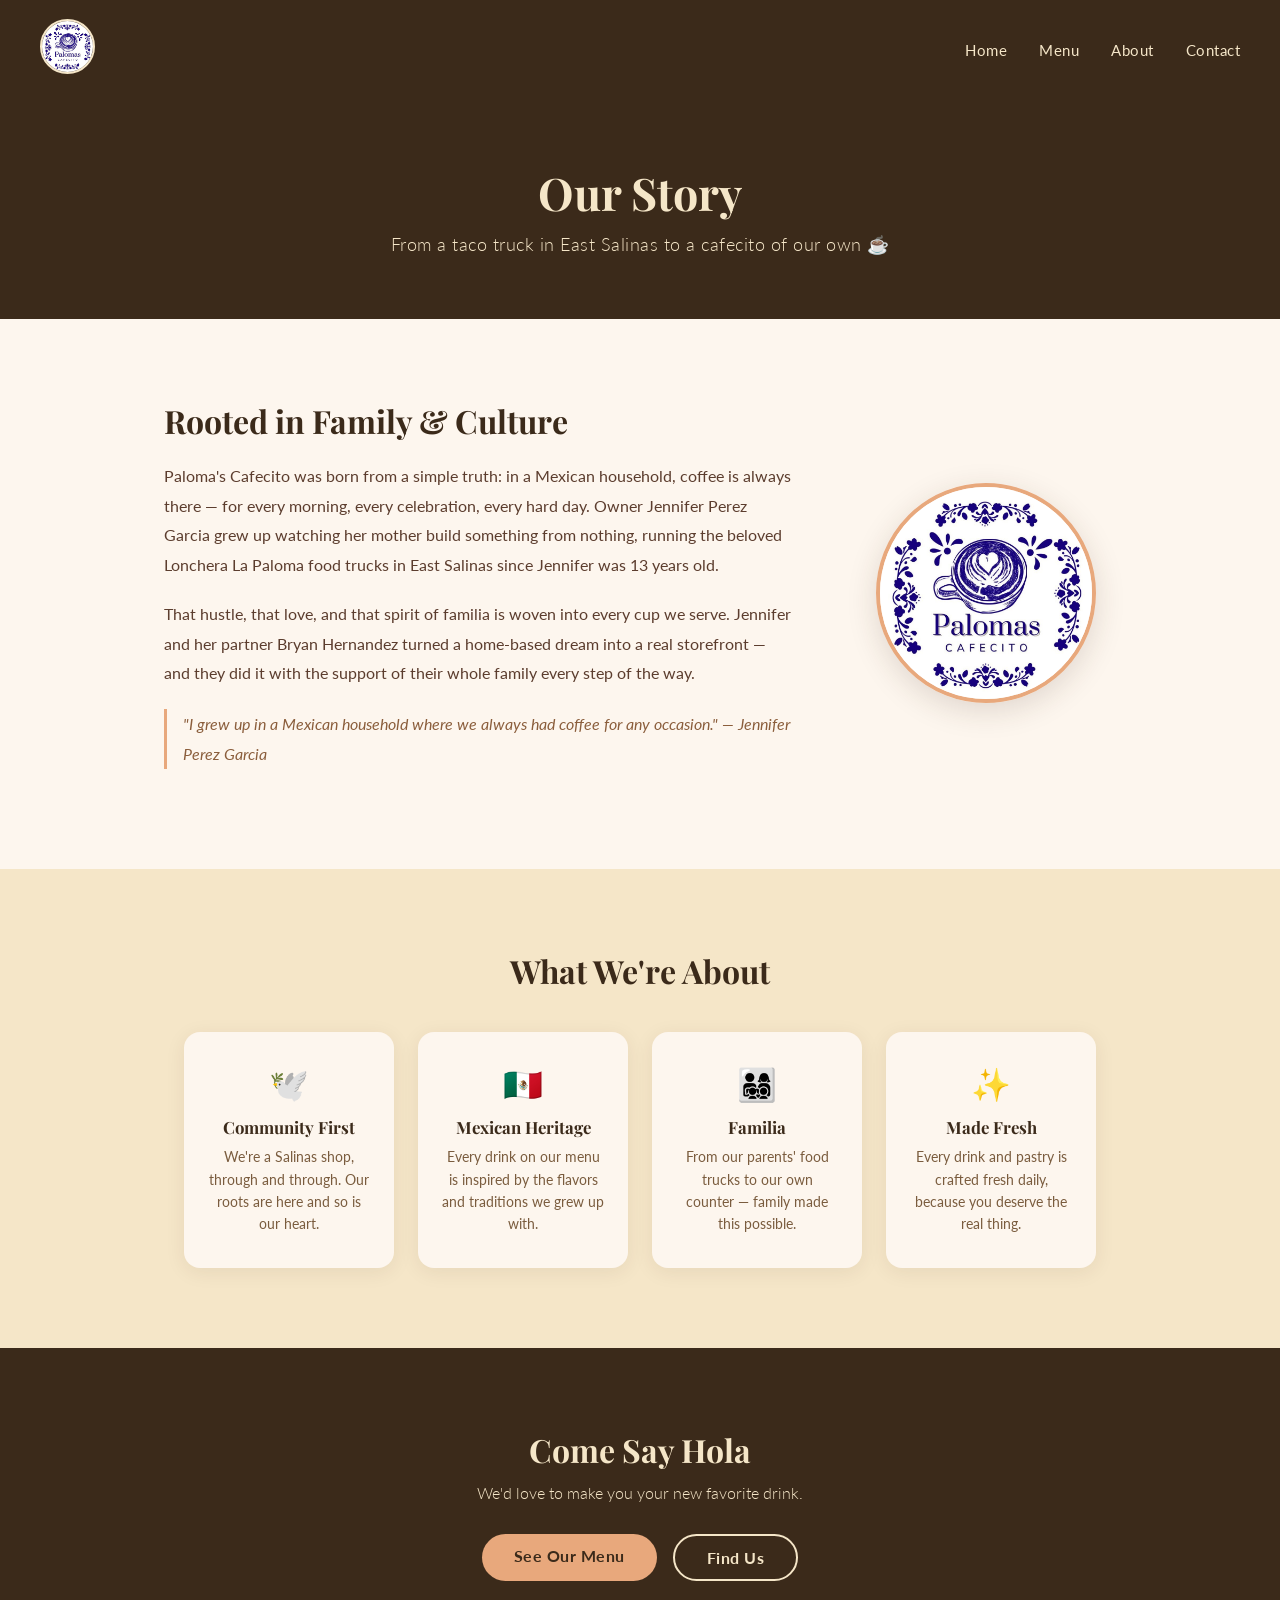
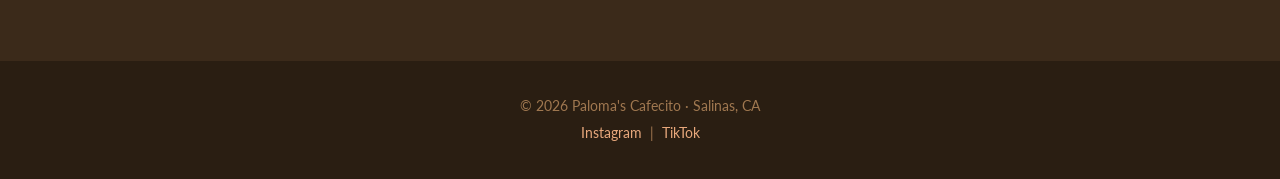
==== about.html @ 3aa88abe "Initial commit - Palomas Cafecito website" ====
<!DOCTYPE html>
<html lang="en">
<head>
  <meta charset="UTF-8" />
  <meta name="viewport" content="width=device-width, initial-scale=1.0" />
  <title>About — Paloma's Cafecito</title>
  <link rel="stylesheet" href="style.css" />
  <link href="https://fonts.googleapis.com/css2?family=Playfair+Display:wght@400;700&family=Lato:wght@300;400;700&display=swap" rel="stylesheet" />
</head>
<body>

  <!-- NAVBAR -->
  <nav class="navbar">
    <div class="logo">
      <img src="images/palomas_cafecito_logo.jpg" alt="Paloma's Cafecito Logo" class="nav-logo" />
    </div>
    <ul class="nav-links">
      <li><a href="index.html">Home</a></li>
      <li><a href="menu.html">Menu</a></li>
      <li><a href="about.html">About</a></li>
      <li><a href="contact.html">Contact</a></li>
    </ul>
  </nav>

  <!-- PAGE HEADER -->
  <section class="page-header">
    <h1>Our Story</h1>
    <p>From a taco truck in East Salinas to a cafecito of our own ☕</p>
  </section>

  <!-- STORY SECTION -->
  <section class="about-section">
    <div class="container about-grid">
      <div class="about-text">
        <h2>Rooted in Family & Culture</h2>
        <p>
          Paloma's Cafecito was born from a simple truth: in a Mexican household,
          coffee is always there — for every morning, every celebration, every hard day.
          Owner Jennifer Perez Garcia grew up watching her mother build something from
          nothing, running the beloved Lonchera La Paloma food trucks in East Salinas
          since Jennifer was 13 years old.
        </p>
        <p>
          That hustle, that love, and that spirit of familia is woven into every cup
          we serve. Jennifer and her partner Bryan Hernandez turned a home-based dream
          into a real storefront — and they did it with the support of their whole family
          every step of the way.
        </p>
        <p>
          "I grew up in a Mexican household where we always had coffee for any occasion."
          — Jennifer Perez Garcia
        </p>
      </div>
      <div class="about-logo-block">
        <img src="images/palomas_cafecito_logo.jpg" alt="Paloma's Cafecito" class="about-logo-img" />
      </div>
    </div>
  </section>

  <!-- VALUES SECTION -->
  <section class="values-section">
    <div class="container">
      <h2>What We're About</h2>
      <div class="values-grid">
        <div class="value-card">
          <div class="value-icon">🕊️</div>
          <h3>Community First</h3>
          <p>We're a Salinas shop, through and through. Our roots are here and so is our heart.</p>
        </div>
        <div class="value-card">
          <div class="value-icon">🇲🇽</div>
          <h3>Mexican Heritage</h3>
          <p>Every drink on our menu is inspired by the flavors and traditions we grew up with.</p>
        </div>
        <div class="value-card">
          <div class="value-icon">👨‍👩‍👧‍👦</div>
          <h3>Familia</h3>
          <p>From our parents' food trucks to our own counter — family made this possible.</p>
        </div>
        <div class="value-card">
          <div class="value-icon">✨</div>
          <h3>Made Fresh</h3>
          <p>Every drink and pastry is crafted fresh daily, because you deserve the real thing.</p>
        </div>
      </div>
    </div>
  </section>

  <!-- CTA -->
  <section class="about-cta">
    <div class="container">
      <h2>Come Say Hola</h2>
      <p>We'd love to make you your new favorite drink.</p>
      <div class="cta-buttons">
        <a href="menu.html" class="btn">See Our Menu</a>
        <a href="contact.html" class="btn btn-outline-light">Find Us</a>
      </div>
    </div>
  </section>

  <!-- FOOTER -->
  <footer>
    <p>© 2026 Paloma's Cafecito · Salinas, CA</p>
    <p>
      <a href="https://www.instagram.com/palomascafecito/" target="_blank">Instagram</a> &nbsp;|&nbsp;
      <a href="https://www.tiktok.com/@palomascafecito" target="_blank">TikTok</a>
    </p>
  </footer>

</body>
</html>
---- style.css ----
/* === RESET & BASE === */
* {
  margin: 0;
  padding: 0;
  box-sizing: border-box;
}

body {
  font-family: 'Lato', sans-serif;
  color: #3b2a1a;
  background-color: #fdf6ee;
}

/* === NAVBAR === */
.navbar {
  display: flex;
  justify-content: space-between;
  align-items: center;
  padding: 1.2rem 2.5rem;
  background-color: #3b2a1a;
  position: sticky;
  top: 0;
  z-index: 100;
}

.logo {
  font-family: 'Playfair Display', serif;
  font-size: 1.4rem;
  color: #f5e6c8;
  letter-spacing: 1px;
}
.nav-logo {
  height: 55px;
  width: 55px;
  border-radius: 50%;
  object-fit: cover;
  border: 2px solid #f5e6c8;
}

.nav-links {
  list-style: none;
  display: flex;
  gap: 2rem;
}

.nav-links a {
  color: #f5e6c8;
  text-decoration: none;
  font-size: 0.95rem;
  letter-spacing: 0.5px;
  transition: color 0.2s;
}

.nav-links a:hover {
  color: #e8a87c;
}

/* === HERO === */
.hero {
  background: linear-gradient(rgba(59,42,26,0.55), rgba(59,42,26,0.55)),
              url('images/hero.jpg') center/cover no-repeat;
  height: 90vh;
  display: flex;
  align-items: center;
  justify-content: center;
  text-align: center;
  color: #fdf6ee;
}

.hero-content h1 {
  font-family: 'Playfair Display', serif;
  font-size: 3.5rem;
  margin-bottom: 1rem;
}

.hero-content p {
  font-size: 1.2rem;
  margin-bottom: 2rem;
  font-weight: 300;
  letter-spacing: 1px;
}

/* === BUTTONS === */
.btn {
  display: inline-block;
  padding: 0.75rem 2rem;
  background-color: #e8a87c;
  color: #3b2a1a;
  text-decoration: none;
  border-radius: 30px;
  font-weight: 700;
  letter-spacing: 0.5px;
  transition: background-color 0.2s;
}

.btn:hover {
  background-color: #d4845a;
}

.btn-outline {
  background-color: transparent;
  border: 2px solid #3b2a1a;
  color: #3b2a1a;
}

.btn-outline:hover {
  background-color: #3b2a1a;
  color: #fdf6ee;
}

/* === SECTIONS === */
.container {
  max-width: 1000px;
  margin: 0 auto;
  padding: 0 1.5rem;
}

.about-snippet {
  padding: 5rem 2rem;
  text-align: center;
  background-color: #fdf6ee;
}

.about-snippet h2 {
  font-family: 'Playfair Display', serif;
  font-size: 2rem;
  margin-bottom: 1rem;
}

.about-snippet p {
  max-width: 620px;
  margin: 0 auto 2rem;
  line-height: 1.8;
  color: #5c3d2e;
}

/* === FEATURED CARDS === */
.featured {
  padding: 5rem 2rem;
  background-color: #f5e6c8;
  text-align: center;
}

.featured h2 {
  font-family: 'Playfair Display', serif;
  font-size: 2rem;
  margin-bottom: 2.5rem;
}

.cards {
  display: flex;
  gap: 2rem;
  justify-content: center;
  flex-wrap: wrap;
}

.card {
  background: #fdf6ee;
  border-radius: 16px;
  padding: 2rem 1.5rem;
  width: 260px;
  box-shadow: 0 4px 20px rgba(59,42,26,0.08);
  transition: transform 0.2s;
}

.card:hover {
  transform: translateY(-6px);
}

.card-icon {
  font-size: 2.5rem;
  margin-bottom: 1rem;
}

.card h3 {
  font-family: 'Playfair Display', serif;
  font-size: 1.2rem;
  margin-bottom: 0.5rem;
}

.card p {
  font-size: 0.9rem;
  color: #5c3d2e;
  line-height: 1.6;
}

/* === HOURS BANNER === */
.hours-banner {
  padding: 5rem 2rem;
  background-color: #3b2a1a;
  text-align: center;
  color: #f5e6c8;
}

.hours-banner h2 {
  font-family: 'Playfair Display', serif;
  font-size: 2rem;
  margin-bottom: 1rem;
}

.hours-banner p {
  margin-bottom: 0.5rem;
  font-size: 1rem;
  line-height: 1.8;
}

.hours-banner .btn {
  margin-top: 1.5rem;
}

/* === FOOTER === */
footer {
  padding: 2rem;
  text-align: center;
  background-color: #2a1e12;
  color: #a07850;
  font-size: 0.85rem;
  line-height: 2;
}

footer a {
  color: #e8a87c;
  text-decoration: none;
}

footer a:hover {
  text-decoration: underline;
}

/* === PAGE HEADER === */
.page-header {
  background-color: #3b2a1a;
  color: #f5e6c8;
  text-align: center;
  padding: 4rem 2rem;
}

.page-header h1 {
  font-family: 'Playfair Display', serif;
  font-size: 2.8rem;
  margin-bottom: 0.75rem;
}

.page-header p {
  font-size: 1.1rem;
  font-weight: 300;
  letter-spacing: 0.5px;
}

/* === MENU SECTIONS === */
.menu-section {
  padding: 4rem 2rem;
  background-color: #fdf6ee;
}

.menu-section.alt {
  background-color: #f5e6c8;
}

.menu-category {
  font-family: 'Playfair Display', serif;
  font-size: 1.7rem;
  margin-bottom: 1.5rem;
  color: #3b2a1a;
  border-bottom: 2px solid #e8a87c;
  padding-bottom: 0.5rem;
}

.menu-grid {
  display: flex;
  flex-direction: column;
  gap: 0;
}

.menu-item {
  display: flex;
  justify-content: space-between;
  align-items: center;
  padding: 1.1rem 0;
  border-bottom: 1px solid rgba(59,42,26,0.1);
}

.menu-item:last-child {
  border-bottom: none;
}

.menu-item-info h3 {
  font-family: 'Playfair Display', serif;
  font-size: 1.05rem;
  margin-bottom: 0.2rem;
}

.menu-item-info p {
  font-size: 0.88rem;
  color: #7a5c3e;
}

.price {
  font-weight: 700;
  font-size: 1rem;
  color: #3b2a1a;
  white-space: nowrap;
  margin-left: 1.5rem;
}

/* === ABOUT PAGE === */
.about-section {
  padding: 5rem 2rem;
  background-color: #fdf6ee;
}

.about-grid {
  display: flex;
  gap: 4rem;
  align-items: center;
  flex-wrap: wrap;
}

.about-text {
  flex: 1;
  min-width: 280px;
}

.about-text h2 {
  font-family: 'Playfair Display', serif;
  font-size: 2rem;
  margin-bottom: 1.25rem;
  color: #3b2a1a;
}

.about-text p {
  line-height: 1.9;
  color: #5c3d2e;
  margin-bottom: 1.25rem;
  font-size: 0.97rem;
}

.about-text p:last-child {
  font-style: italic;
  font-size: 1rem;
  color: #8b5e3c;
  border-left: 3px solid #e8a87c;
  padding-left: 1rem;
}

.about-logo-block {
  flex: 0 0 260px;
  text-align: center;
}

.about-logo-img {
  width: 220px;
  height: 220px;
  border-radius: 50%;
  object-fit: cover;
  border: 4px solid #e8a87c;
  box-shadow: 0 8px 30px rgba(59,42,26,0.15);
}

/* === VALUES === */
.values-section {
  padding: 5rem 2rem;
  background-color: #f5e6c8;
  text-align: center;
}

.values-section h2 {
  font-family: 'Playfair Display', serif;
  font-size: 2rem;
  margin-bottom: 2.5rem;
  color: #3b2a1a;
}

.values-grid {
  display: flex;
  gap: 1.5rem;
  justify-content: center;
  flex-wrap: wrap;
}

.value-card {
  background: #fdf6ee;
  border-radius: 16px;
  padding: 2rem 1.5rem;
  width: 210px;
  box-shadow: 0 4px 20px rgba(59,42,26,0.08);
}

.value-icon {
  font-size: 2rem;
  margin-bottom: 0.75rem;
}

.value-card h3 {
  font-family: 'Playfair Display', serif;
  font-size: 1.05rem;
  margin-bottom: 0.5rem;
  color: #3b2a1a;
}

.value-card p {
  font-size: 0.87rem;
  color: #7a5c3e;
  line-height: 1.6;
}

/* === ABOUT CTA === */
.about-cta {
  padding: 5rem 2rem;
  background-color: #3b2a1a;
  text-align: center;
  color: #f5e6c8;
}

.about-cta h2 {
  font-family: 'Playfair Display', serif;
  font-size: 2rem;
  margin-bottom: 0.75rem;
}

.about-cta p {
  margin-bottom: 2rem;
  font-size: 1rem;
  font-weight: 300;
}

.cta-buttons {
  display: flex;
  gap: 1rem;
  justify-content: center;
  flex-wrap: wrap;
}

.btn-outline-light {
  background-color: transparent;
  border: 2px solid #f5e6c8;
  color: #f5e6c8;
}

.btn-outline-light:hover {
  background-color: #f5e6c8;
  color: #3b2a1a;
}

/* === MENU NOTE === */
.menu-note {
  font-size: 0.9rem;
  color: #8b5e3c;
  font-style: italic;
  margin-bottom: 1.25rem;
}

/* === TOPPINGS === */
.toppings-grid {
  display: flex;
  gap: 3rem;
  flex-wrap: wrap;
}

.toppings-col {
  flex: 1;
  min-width: 220px;
}

.toppings-col h3 {
  font-family: 'Playfair Display', serif;
  font-size: 1.05rem;
  margin-bottom: 0.75rem;
  color: #3b2a1a;
  display: flex;
  align-items: center;
  gap: 0.5rem;
}

.toppings-col ul {
  list-style: none;
  padding: 0;
}

.toppings-col ul li {
  padding: 0.4rem 0;
  border-bottom: 1px solid rgba(59,42,26,0.08);
  font-size: 0.92rem;
  color: #5c3d2e;
}

.badge {
  font-size: 0.75rem;
  background-color: #e8a87c;
  color: #3b2a1a;
  padding: 0.15rem 0.5rem;
  border-radius: 20px;
  font-family: 'Lato', sans-serif;
  font-weight: 700;
}

/* === LOYALTY === */
.loyalty-section {
  padding: 5rem 2rem;
  background-color: #1e3a6e;
  text-align: center;
  color: #fff;
}

.loyalty-section h2 {
  font-family: 'Playfair Display', serif;
  font-size: 2rem;
  margin-bottom: 0.5rem;
}

.loyalty-sub {
  font-size: 1rem;
  font-weight: 300;
  margin-bottom: 2.5rem;
  opacity: 0.85;
}

.loyalty-tiers {
  display: flex;
  gap: 1.5rem;
  justify-content: center;
  flex-wrap: wrap;
  margin-bottom: 2rem;
}

.loyalty-tier {
  background: rgba(255,255,255,0.1);
  border: 2px solid rgba(255,255,255,0.2);
  border-radius: 16px;
  padding: 1.75rem 2rem;
  width: 180px;
}

.loyalty-tier.featured-tier {
  background: #e8a87c;
  border-color: #e8a87c;
  color: #3b2a1a;
  transform: scale(1.05);
}

.beans {
  font-family: 'Playfair Display', serif;
  font-size: 1.3rem;
  font-weight: 700;
  margin-bottom: 0.5rem;
}

.reward {
  font-size: 0.9rem;
  opacity: 0.9;
}

.loyalty-note {
  font-size: 0.88rem;
  opacity: 0.7;
  font-style: italic;
}

/* === CONTACT PAGE === */
.contact-section {
  padding: 5rem 2rem;
  background-color: #fdf6ee;
}

.contact-grid {
  display: flex;
  gap: 3rem;
  align-items: flex-start;
  flex-wrap: wrap;
}

.contact-info {
  flex: 1;
  min-width: 280px;
  display: flex;
  flex-direction: column;
  gap: 2.5rem;
}

.contact-block h3 {
  font-family: 'Playfair Display', serif;
  font-size: 1.2rem;
  margin-bottom: 0.75rem;
  color: #3b2a1a;
}

.contact-block p {
  color: #5c3d2e;
  line-height: 1.8;
  font-size: 0.97rem;
}

/* === HOURS TABLE === */
.hours-table {
  width: 100%;
  border-collapse: collapse;
  font-size: 0.95rem;
}

.hours-table td {
  padding: 0.5rem 0;
  color: #5c3d2e;
  border-bottom: 1px solid rgba(59,42,26,0.08);
}

.hours-table td:first-child {
  font-weight: 700;
  color: #3b2a1a;
  width: 50%;
}

.hours-table tr.closed td {
  color: #b07070;
  font-style: italic;
}

/* === SOCIAL BUTTONS === */
.social-links {
  display: flex;
  gap: 1rem;
  flex-wrap: wrap;
}

.social-btn {
  display: inline-block;
  padding: 0.6rem 1.5rem;
  border: 2px solid #3b2a1a;
  border-radius: 30px;
  color: #3b2a1a;
  text-decoration: none;
  font-size: 0.9rem;
  font-weight: 700;
  transition: all 0.2s;
}

.social-btn:hover {
  background-color: #3b2a1a;
  color: #f5e6c8;
}

/* === MAP === */
.contact-map {
  flex: 1;
  min-width: 280px;
  height: 420px;
  border-radius: 16px;
  overflow: hidden;
  box-shadow: 0 8px 30px rgba(59,42,26,0.12);
}

/* === NEIGHBORHOOD === */
.neighborhood {
  padding: 4rem 2rem;
  background-color: #f5e6c8;
  text-align: center;
}

.neighborhood h2 {
  font-family: 'Playfair Display', serif;
  font-size: 1.8rem;
  margin-bottom: 1rem;
  color: #3b2a1a;
}

.neighborhood p {
  max-width: 580px;
  margin: 0 auto;
  color: #5c3d2e;
  line-height: 1.8;
  font-size: 0.97rem;
}
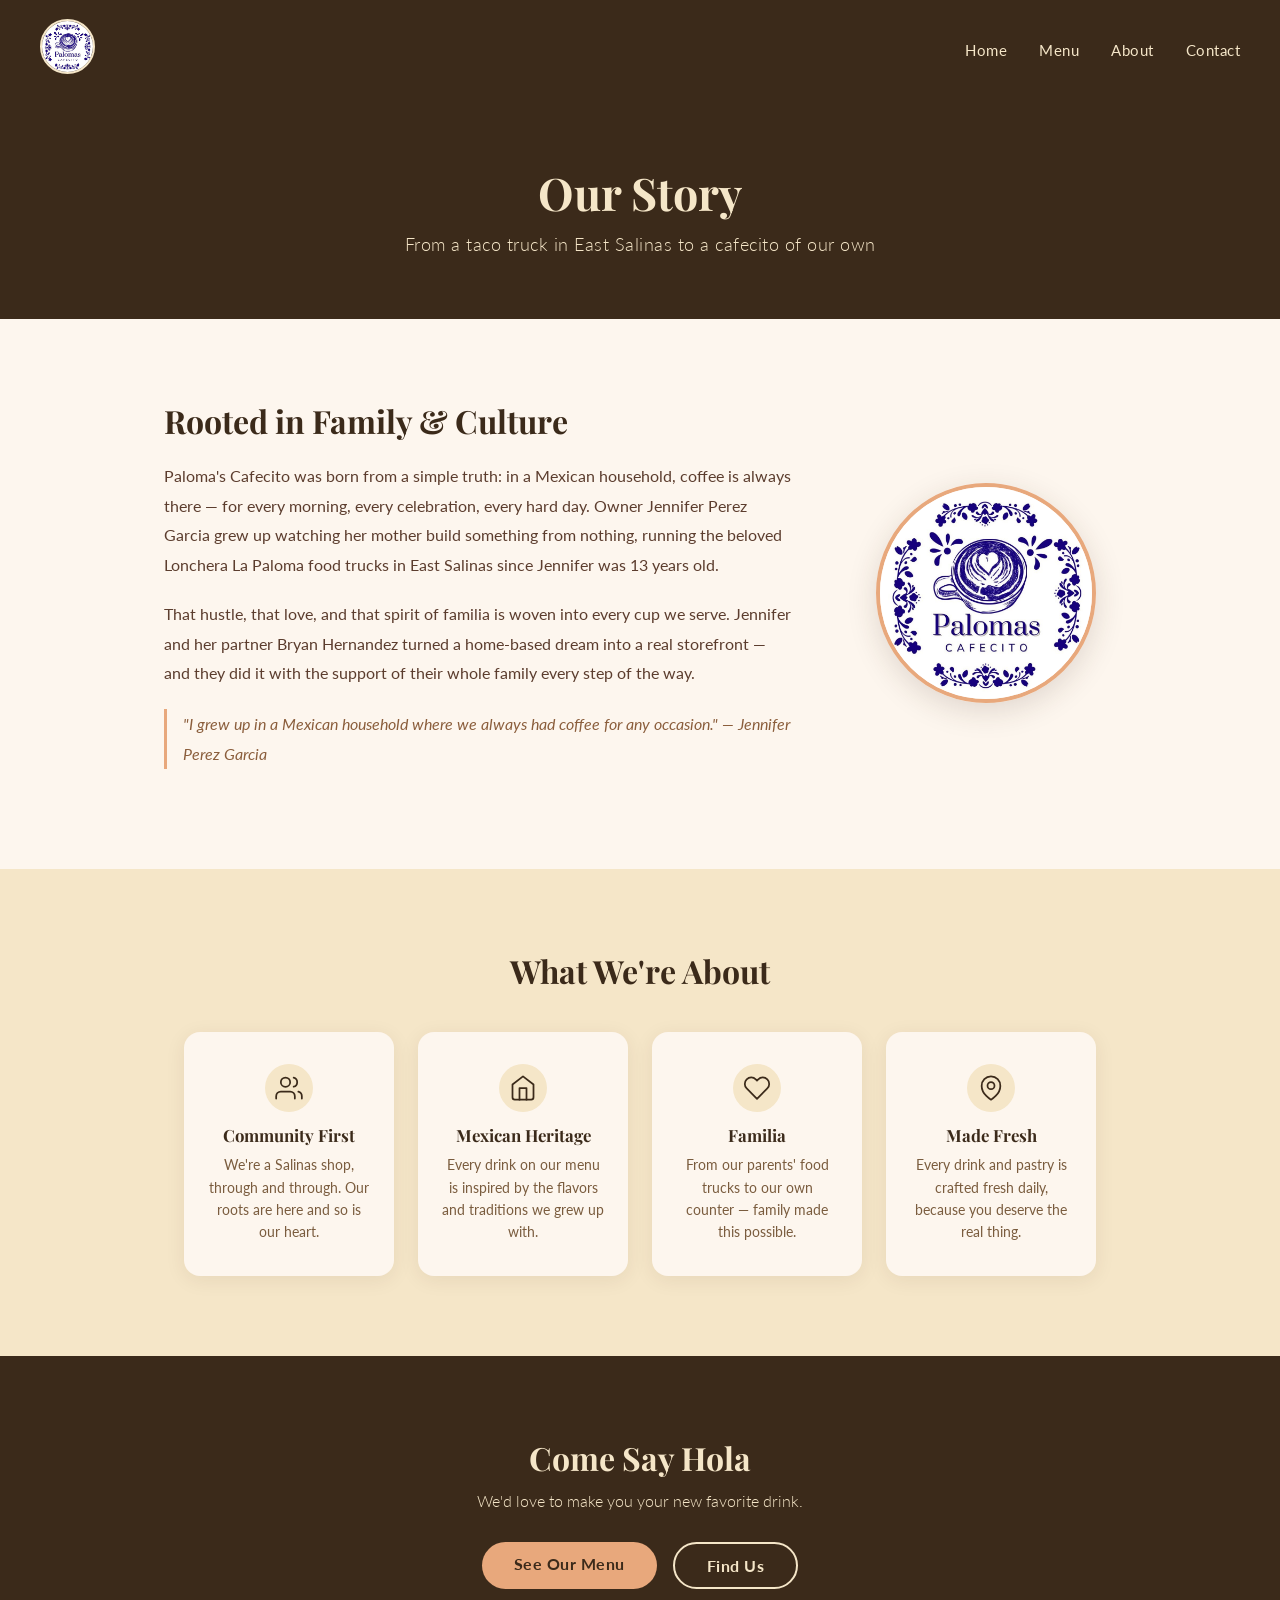
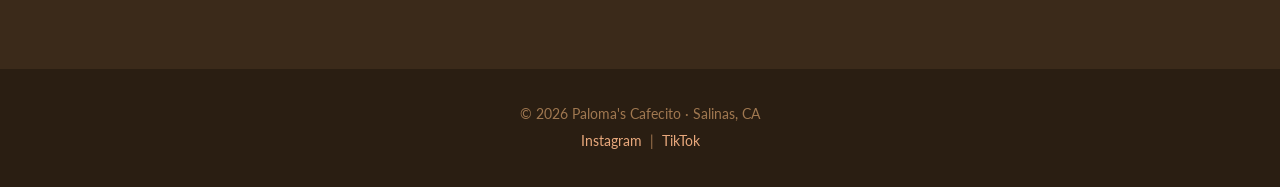
==== commit 2b671212: "Add custom SVG icons, fix menu" ====
--- a/about.html
+++ b/about.html
@@ -25,7 +25,7 @@
   <!-- PAGE HEADER -->
   <section class="page-header">
     <h1>Our Story</h1>
-    <p>From a taco truck in East Salinas to a cafecito of our own ☕</p>
+    <p>From a taco truck in East Salinas to a cafecito of our own</p>
   </section>
 
   <!-- STORY SECTION -->
@@ -63,22 +63,22 @@
       <h2>What We're About</h2>
       <div class="values-grid">
         <div class="value-card">
-          <div class="value-icon">🕊️</div>
+          <div class="icon" id="icon-community-val"></div>
           <h3>Community First</h3>
           <p>We're a Salinas shop, through and through. Our roots are here and so is our heart.</p>
         </div>
         <div class="value-card">
-          <div class="value-icon">🇲🇽</div>
+          <div class="icon" id="icon-heritage-val"></div>
           <h3>Mexican Heritage</h3>
           <p>Every drink on our menu is inspired by the flavors and traditions we grew up with.</p>
         </div>
         <div class="value-card">
-          <div class="value-icon">👨‍👩‍👧‍👦</div>
+          <div class="icon" id="icon-familia-val"></div>
           <h3>Familia</h3>
           <p>From our parents' food trucks to our own counter — family made this possible.</p>
         </div>
         <div class="value-card">
-          <div class="value-icon">✨</div>
+          <div class="icon" id="icon-fresh-val"></div>
           <h3>Made Fresh</h3>
           <p>Every drink and pastry is crafted fresh daily, because you deserve the real thing.</p>
         </div>
@@ -107,5 +107,7 @@
     </p>
   </footer>
 
+  <script src="icons.js"></script>
+  <script src="script.js"></script>
 </body>
 </html>
--- a/style.css
+++ b/style.css
@@ -668,4 +668,57 @@
   color: #5c3d2e;
   line-height: 1.8;
   font-size: 0.97rem;
+}
+
+/* === CUSTOM SVG ICONS === */
+.icon {
+  display: inline-flex;
+  align-items: center;
+  justify-content: center;
+  width: 48px;
+  height: 48px;
+  background-color: #f5e6c8;
+  border-radius: 50%;
+  padding: 10px;
+  margin-bottom: 0.75rem;
+  color: #3b2a1a;
+}
+
+.icon svg {
+  width: 100%;
+  height: 100%;
+  stroke: #3b2a1a;
+}
+
+.menu-category-icon {
+  display: inline-flex;
+  width: 28px;
+  height: 28px;
+  vertical-align: middle;
+  margin-right: 0.4rem;
+  color: #e8a87c;
+  position: relative;
+  top: -2px;
+}
+
+.menu-category-icon svg {
+  width: 100%;
+  height: 100%;
+  stroke: #e8a87c;
+}
+
+.contact-icon {
+  display: inline-flex;
+  width: 24px;
+  height: 24px;
+  vertical-align: middle;
+  margin-right: 0.4rem;
+  position: relative;
+  top: -2px;
+}
+
+.contact-icon svg {
+  width: 100%;
+  height: 100%;
+  stroke: #3b2a1a;
 }
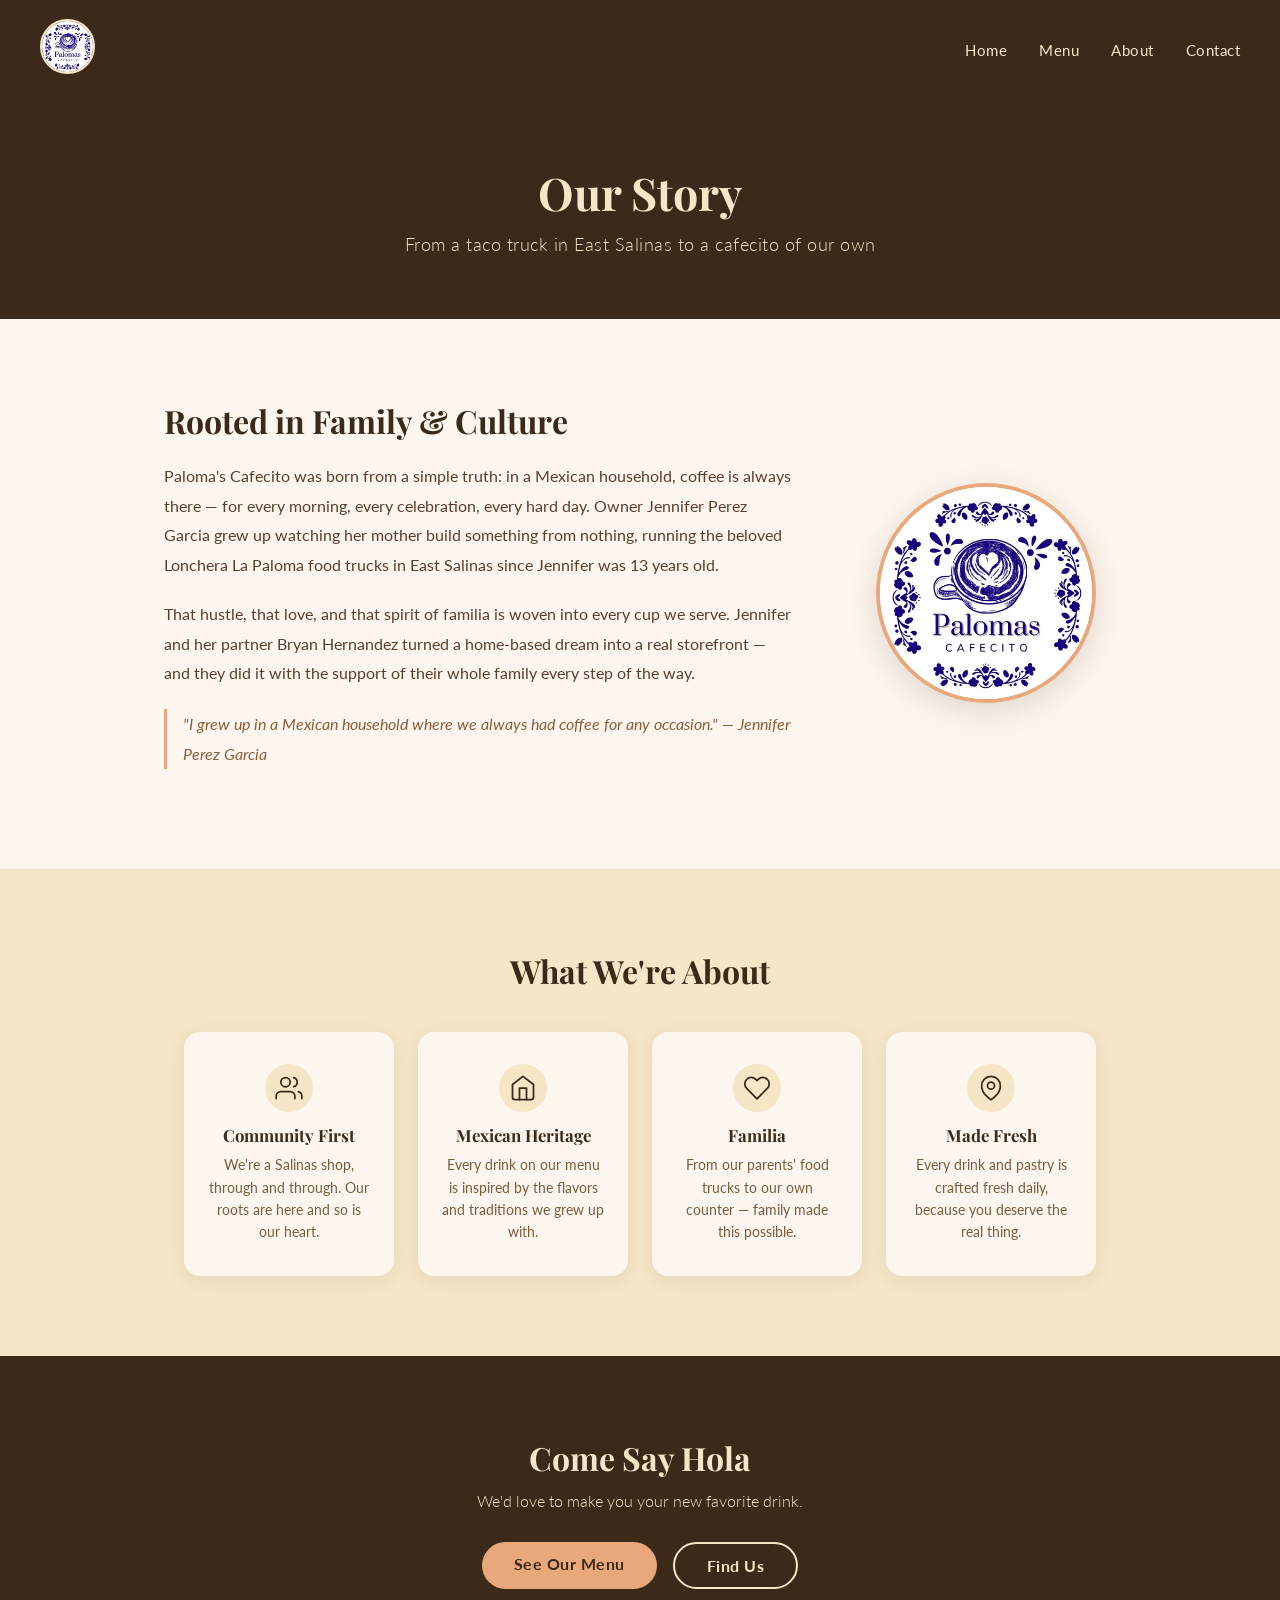
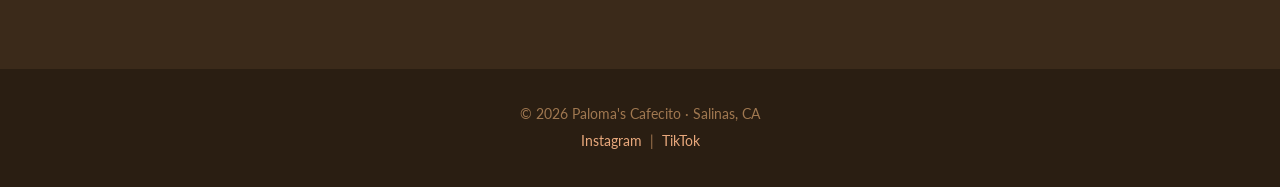
==== commit ccb85c53: "Fixed a few minor issues" ====
--- a/about.html
+++ b/about.html
@@ -14,7 +14,12 @@
     <div class="logo">
       <img src="images/palomas_cafecito_logo.jpg" alt="Paloma's Cafecito Logo" class="nav-logo" />
     </div>
-    <ul class="nav-links">
+    <button class="hamburger" id="hamburger">
+      <span></span>
+      <span></span>
+      <span></span>
+    </button>
+    <ul class="nav-links" id="nav-links">
       <li><a href="index.html">Home</a></li>
       <li><a href="menu.html">Menu</a></li>
       <li><a href="about.html">About</a></li>
--- a/style.css
+++ b/style.css
@@ -29,6 +29,7 @@
   color: #f5e6c8;
   letter-spacing: 1px;
 }
+
 .nav-logo {
   height: 55px;
   width: 55px;
@@ -58,7 +59,7 @@
 /* === HERO === */
 .hero {
   background: linear-gradient(rgba(59,42,26,0.55), rgba(59,42,26,0.55)),
-              url('images/hero.jpg') center/cover no-repeat;
+              url('images/outside_view.png') center/cover no-repeat;
   height: 90vh;
   display: flex;
   align-items: center;
@@ -529,13 +530,6 @@
   border-radius: 16px;
   padding: 1.75rem 2rem;
   width: 180px;
-}
-
-.loyalty-tier.featured-tier {
-  background: #e8a87c;
-  border-color: #e8a87c;
-  color: #3b2a1a;
-  transform: scale(1.05);
 }
 
 .beans {
@@ -721,4 +715,149 @@
   width: 100%;
   height: 100%;
   stroke: #3b2a1a;
+}
+
+/* === SCROLL ANIMATIONS === */
+.card,
+.value-card,
+.menu-item,
+.menu-category,
+.about-text,
+.about-logo-block,
+.contact-block,
+.loyalty-tier,
+.hours-banner,
+.about-snippet,
+.featured,
+.neighborhood {
+  opacity: 0;
+  transform: translateY(24px);
+  transition: opacity 0.5s ease, transform 0.5s ease;
+}
+
+.card.visible,
+.value-card.visible,
+.menu-item.visible,
+.menu-category.visible,
+.about-text.visible,
+.about-logo-block.visible,
+.contact-block.visible,
+.loyalty-tier.visible,
+.hours-banner.visible,
+.about-snippet.visible,
+.featured.visible,
+.neighborhood.visible {
+  opacity: 1;
+  transform: translateY(0);
+}
+
+/* Stagger cards */
+.card:nth-child(2) { transition-delay: 0.1s; }
+.card:nth-child(3) { transition-delay: 0.2s; }
+.value-card:nth-child(2) { transition-delay: 0.1s; }
+.value-card:nth-child(3) { transition-delay: 0.2s; }
+.value-card:nth-child(4) { transition-delay: 0.3s; }
+.loyalty-tier:nth-child(2) { transition-delay: 0.1s; }
+.loyalty-tier:nth-child(3) { transition-delay: 0.2s; }
+
+/* === HAMBURGER BUTTON === */
+.hamburger {
+  display: none;
+  flex-direction: column;
+  gap: 5px;
+  background: none;
+  border: none;
+  cursor: pointer;
+  padding: 4px;
+}
+
+.hamburger span {
+  display: block;
+  width: 25px;
+  height: 2px;
+  background-color: #f5e6c8;
+  border-radius: 2px;
+  transition: all 0.3s ease;
+}
+
+.hamburger.active span:nth-child(1) {
+  transform: translateY(7px) rotate(45deg);
+}
+.hamburger.active span:nth-child(2) {
+  opacity: 0;
+}
+.hamburger.active span:nth-child(3) {
+  transform: translateY(-7px) rotate(-45deg);
+}
+
+/* === MOBILE RESPONSIVE === */
+@media (max-width: 768px) {
+  .hamburger {
+    display: flex;
+  }
+
+  .nav-links {
+    display: none;
+    position: absolute;
+    top: 100%;
+    left: 0;
+    right: 0;
+    background-color: #3b2a1a;
+    flex-direction: column;
+    padding: 1.5rem 2.5rem;
+    gap: 1.25rem;
+    z-index: 99;
+  }
+
+  .nav-links.open {
+    display: flex;
+  }
+
+  .hero-content h1 {
+    font-size: 2.4rem;
+  }
+
+  .cards {
+    flex-direction: column;
+    align-items: center;
+  }
+
+  .about-grid {
+    flex-direction: column;
+  }
+
+  .about-logo-block {
+    flex: unset;
+  }
+
+  .values-grid {
+    flex-direction: column;
+    align-items: center;
+  }
+
+  .contact-grid {
+    flex-direction: column;
+  }
+
+  .contact-map {
+    height: 300px;
+  }
+
+  .loyalty-tiers {
+    flex-direction: column;
+    align-items: center;
+  }
+
+  .toppings-grid {
+    flex-direction: column;
+  }
+
+  .cta-buttons {
+    flex-direction: column;
+    align-items: center;
+  }
+
+  .hours-banner p {
+    font-size: 0.9rem;
+  }
 }
